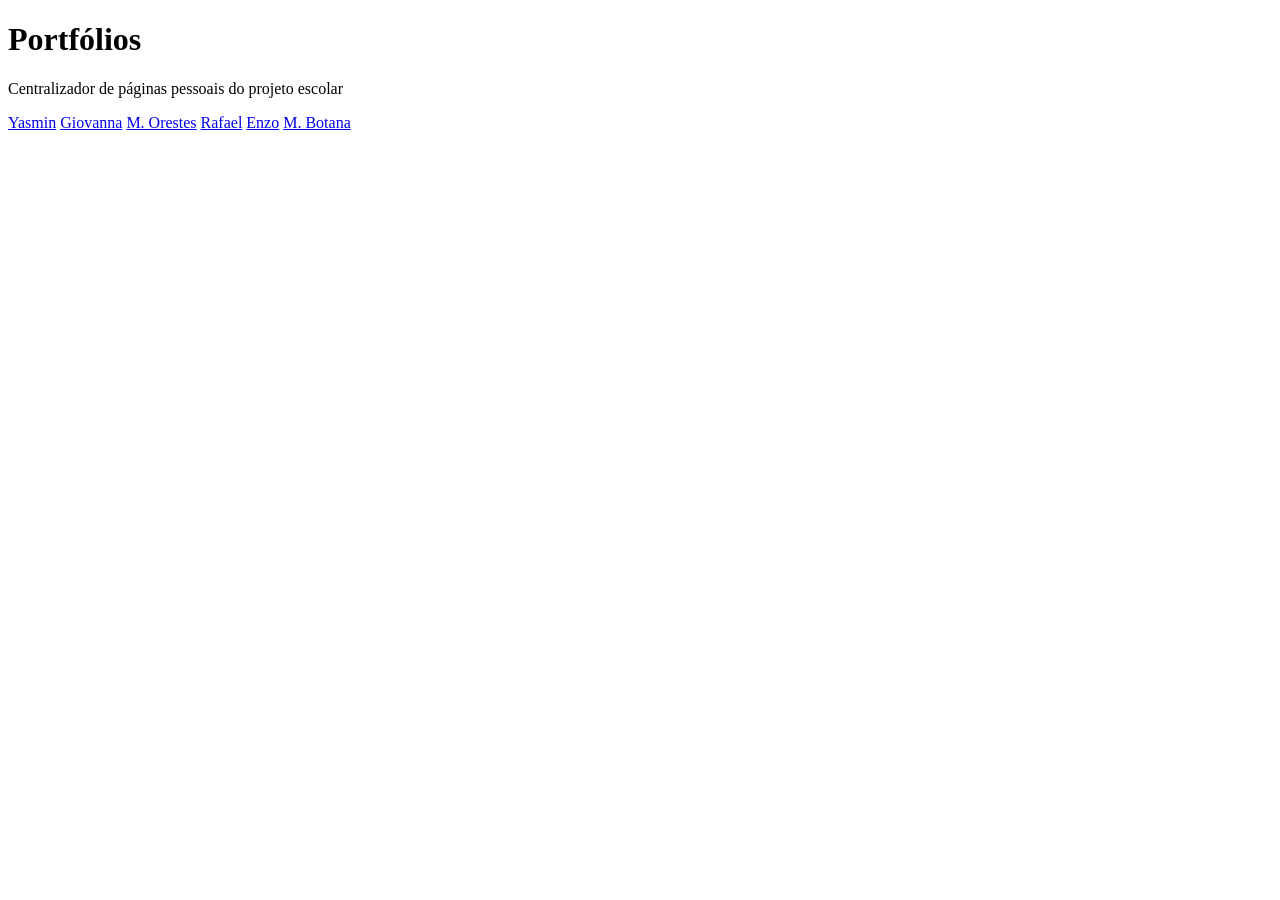
==== index.html @ c3c71856 "Create index.html for school project portfolio Initial HTML structure for the school project portfol" ====
<!DOCTYPE html>
<html lang="pt-BR">
<head>
    <meta charset="UTF-8">
    <meta name="viewport" content="width=device-width, initial-scale=1.0">
    <title>Projeto Escolar</title>

    <link rel="preconnect" href="https://fonts.googleapis.com">
    <link href="https://fonts.googleapis.com/css2?family=Inter:wght@300;400;500;600&display=swap" rel="stylesheet">

    <link rel="stylesheet" href="style.css">
</head>
<body>

    <main class="container">
        <header class="header">
            <h1>Portfólios</h1>
            <p class="subtitle">Centralizador de páginas pessoais do projeto escolar</p>
        </header>

        <section class="cards">
            <a href="#" class="card">Yasmin</a>
            <a href="#" class="card">Giovanna</a>
            <a href="#" class="card">M. Orestes</a>
            <a href="#" class="card">Rafael</a>
            <a href="#" class="card">Enzo</a>
            <a href="#" class="card">M. Botana</a>
        </section>
    </main>

</body>
</html>
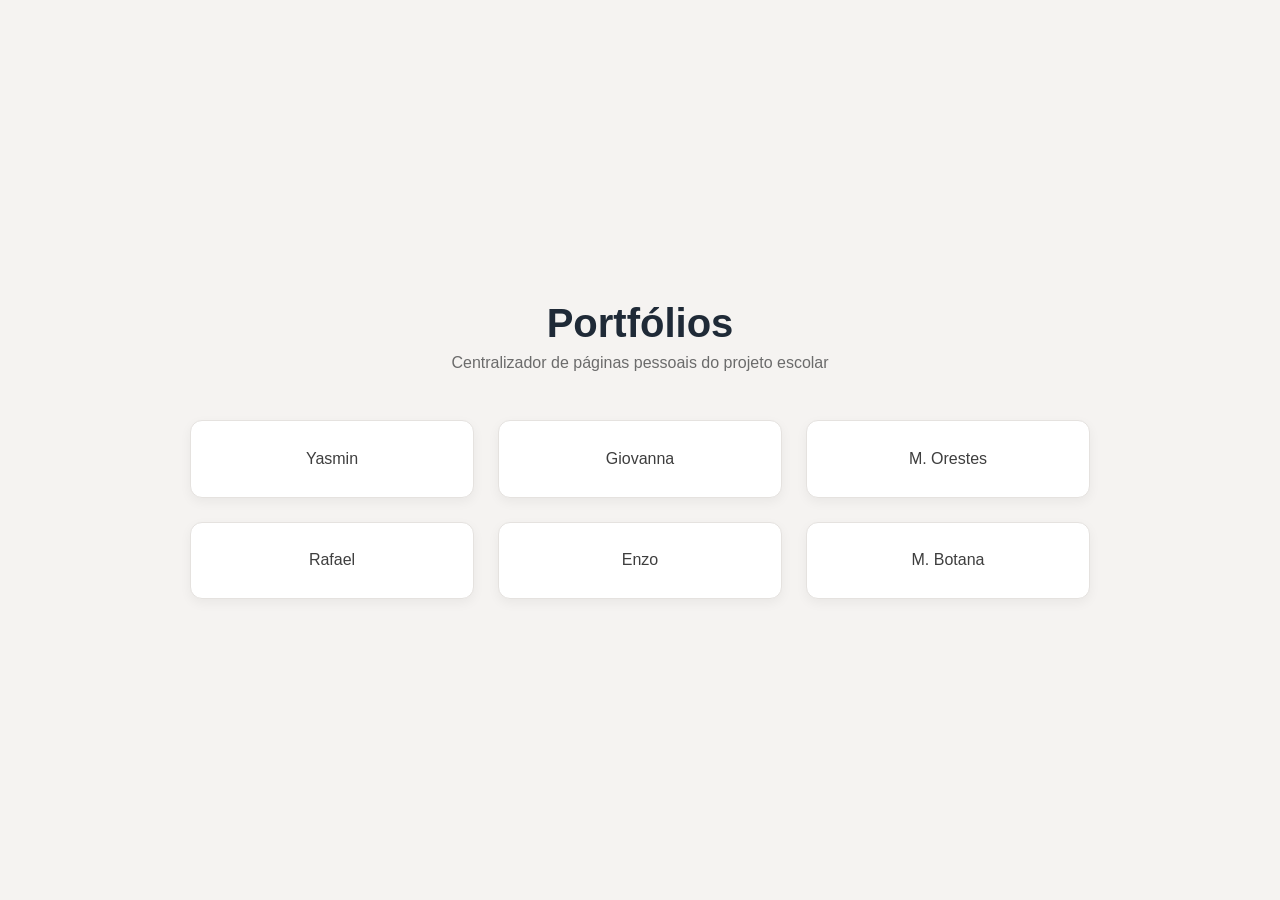
==== commit fd85827c: "feat: add Yasmin Holando's page" ====
--- a/index.html
+++ b/index.html
@@ -19,7 +19,7 @@
         </header>
 
         <section class="cards">
-            <a href="#" class="card">Yasmin</a>
+            <a href="./yasmin-holando/yasmin-holando.html" class="card">Yasmin</a>
             <a href="#" class="card">Giovanna</a>
             <a href="#" class="card">M. Orestes</a>
             <a href="#" class="card">Rafael</a>
--- a/style.css
+++ b/style.css
@@ -0,0 +1,76 @@
+* {
+    margin: 0;
+    padding: 0;
+    box-sizing: border-box;
+}
+
+
+body {
+    font-family: 'Inter', sans-serif;
+    background: #f5f3f1; 
+    color: #2e2e2e;
+    display: flex;
+    justify-content: center;
+    align-items: center;
+    min-height: 100vh;
+    padding: 2rem;
+}
+
+
+.container {
+    width: 100%;
+    max-width: 900px;
+    text-align: center;
+}
+
+
+.header h1 {
+    font-size: 2.5rem;
+    font-weight: 600;
+    color: #1f2a37; /* azul marinho suave */
+    margin-bottom: 0.5rem;
+}
+
+.subtitle {
+    font-size: 1rem;
+    font-weight: 300;
+    color: #6b6b6b;
+    margin-bottom: 3rem;
+}
+
+
+.cards {
+    display: grid;
+    grid-template-columns: repeat(auto-fit, minmax(220px, 1fr));
+    gap: 1.5rem;
+}
+
+.card {
+    background: #ffffff;
+    padding: 1.8rem;
+    text-decoration: none;
+    color: #3e3e3e;
+    font-weight: 500;
+    border-radius: 12px;
+    border: 1px solid #e5e2df;
+    box-shadow: 0 4px 12px rgba(0, 0, 0, 0.05);
+    transition: all 0.3s ease;
+}
+
+
+.card:hover {
+    transform: translateY(-4px);
+    background: #1f2a37; /* azul marinho */
+    color: #ffffff;
+    box-shadow: 0 8px 20px rgba(0, 0, 0, 0.12);
+}
+
+@media (max-width: 500px) {
+    .header h1 {
+        font-size: 2rem;
+    }
+
+    .subtitle {
+        font-size: 0.9rem;
+    }
+}
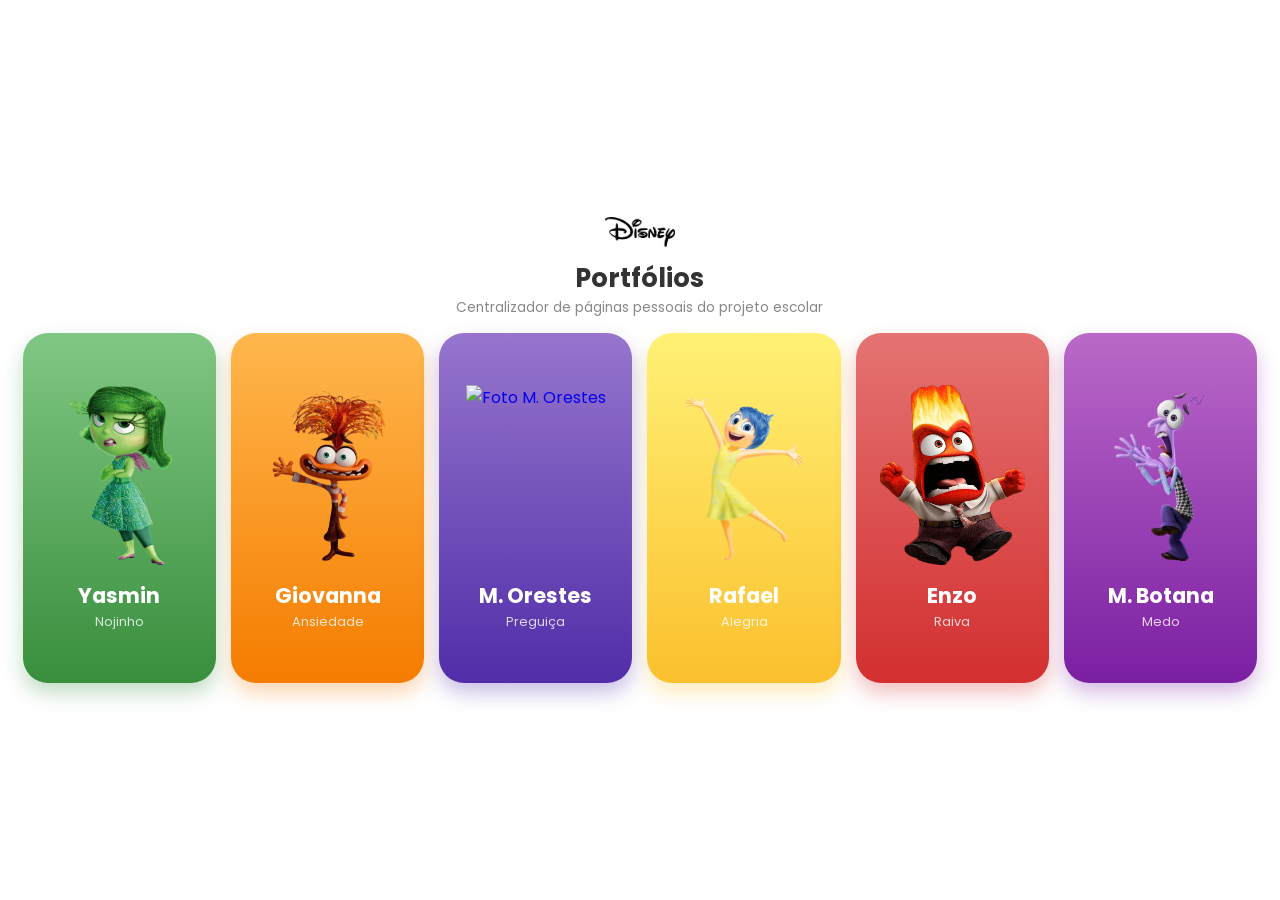
==== commit bd1f8a2c: "feat: atualizando cores e fotos dos personagens" ====
--- a/index.html
+++ b/index.html
@@ -1,32 +1,76 @@
 <!DOCTYPE html>
 <html lang="pt-BR">
+
 <head>
     <meta charset="UTF-8">
     <meta name="viewport" content="width=device-width, initial-scale=1.0">
-    <title>Projeto Escolar</title>
-
+    <title>Projeto Escolar - Divertidamente</title>
     <link rel="preconnect" href="https://fonts.googleapis.com">
-    <link href="https://fonts.googleapis.com/css2?family=Inter:wght@300;400;500;600&display=swap" rel="stylesheet">
-
+    <link href="https://fonts.googleapis.com/css2?family=Poppins:wght@400;600;700&display=swap" rel="stylesheet">
     <link rel="stylesheet" href="style.css">
 </head>
+
 <body>
 
     <main class="container">
         <header class="header">
+            <img src="img/disney.png" alt="Disney Logo"
+                class="logo">
             <h1>Portfólios</h1>
             <p class="subtitle">Centralizador de páginas pessoais do projeto escolar</p>
         </header>
 
-        <section class="cards">
-            <a href="./yasmin-holando/yasmin-holando.html" class="card">Yasmin</a>
-            <a href="#" class="card">Giovanna</a>
-            <a href="#" class="card">M. Orestes</a>
-            <a href="#" class="card">Rafael</a>
-            <a href="#" class="card">Enzo</a>
-            <a href="#" class="card">M. Botana</a>
+        <section class="cards-grid">
+            <a href="./yasmin-holando/yasmin-holando.html" class="card green">
+                <div class="card-content">
+                    <img src="img/nojinho.png" alt="Foto Yasmin" class="card-img">
+                    <h3>Yasmin</h3>
+                    <span>Nojinho</span>
+                </div>
+            </a>
+
+            <a href="#" class="card orange">
+                <div class="card-content">
+                    <img src="img/ansiedade.png" alt="Foto Giovanna" class="card-img">
+                    <h3>Giovanna</h3>
+                    <span>Ansiedade</span>
+                </div>
+            </a>
+
+            <a href="#" class="card lazy-purple">
+                <div class="card-content">
+                    <img src="img/preguica.png" alt="Foto M. Orestes" class="card-img">
+                    <h3>M. Orestes</h3>
+                    <span>Preguiça</span>
+                </div>
+            </a>
+
+            <a href="#" class="card yellow">
+                <div class="card-content">
+                    <img src="img/alegria.png" alt="Foto Rafael" class="card-img">
+                    <h3>Rafael</h3>
+                    <span>Alegria</span>
+                </div>
+            </a>
+
+            <a href="#" class="card red">
+                <div class="card-content">
+                    <img src="img/raiva.png" alt="Foto Enzo" class="card-img">
+                    <h3>Enzo</h3>
+                    <span>Raiva</span>
+                </div>
+            </a>
+
+            <a href="#" class="card purple">
+                <div class="card-content">
+                    <img src="img/medo.png" alt="Foto M. Botana" class="card-img">
+                    <h3>M. Botana</h3>
+                    <span>Medo</span>
+                </div>
+            </a>
         </section>
     </main>
 
 </body>
-</html>
+
+</html>
--- a/style.css
+++ b/style.css
@@ -4,73 +4,119 @@
     box-sizing: border-box;
 }
 
-
 body {
-    font-family: 'Inter', sans-serif;
-    background: #f5f3f1; 
-    color: #2e2e2e;
+    background-color: #ffffff;
+    font-family: 'Poppins', sans-serif;
     display: flex;
     justify-content: center;
     align-items: center;
     min-height: 100vh;
-    padding: 2rem;
+    overflow: hidden; 
 }
 
-
 .container {
-    width: 100%;
-    max-width: 900px;
-    text-align: center;
+    background-color: transparent;
+    width: 98%;
+    max-width: 1400px;
+    padding: 10px;
+    box-shadow: none;
 }
 
+.header {
+    text-align: center;
+    margin-bottom: 15px;
+}
+
+.logo {
+    width: 70px;
+    margin-bottom: 5px;
+}
 
 .header h1 {
-    font-size: 2.5rem;
-    font-weight: 600;
-    color: #1f2a37; /* azul marinho suave */
-    margin-bottom: 0.5rem;
+    font-size: 1.6rem;
+    color: #333;
 }
 
 .subtitle {
-    font-size: 1rem;
-    font-weight: 300;
-    color: #6b6b6b;
-    margin-bottom: 3rem;
+    color: #888;
+    font-size: 0.85rem;
 }
 
-
-.cards {
+.cards-grid {
     display: grid;
-    grid-template-columns: repeat(auto-fit, minmax(220px, 1fr));
-    gap: 1.5rem;
+    grid-template-columns: repeat(6, 1fr); 
+    gap: 15px;
 }
 
 .card {
-    background: #ffffff;
-    padding: 1.8rem;
     text-decoration: none;
-    color: #3e3e3e;
-    font-weight: 500;
-    border-radius: 12px;
-    border: 1px solid #e5e2df;
-    box-shadow: 0 4px 12px rgba(0, 0, 0, 0.05);
-    transition: all 0.3s ease;
+    height: 350px; 
+    border-radius: 25px;
+    display: flex;
+    flex-direction: column;
+    justify-content: center;
+    align-items: center;
+    padding: 20px;
+    transition: transform 0.3s ease, box-shadow 0.3s ease;
+    position: relative;
+    overflow: hidden;
 }
 
+.card-img {
+    width: 100%;
+    max-width: 180px;
+    height: 180px;
+    border-radius: 0;
+    border: none;
+    object-fit: cover;
+    margin-bottom: 15px;
+}
 
 .card:hover {
-    transform: translateY(-4px);
-    background: #1f2a37; /* azul marinho */
-    color: #ffffff;
-    box-shadow: 0 8px 20px rgba(0, 0, 0, 0.12);
+    transform: translateY(-5px);
 }
 
-@media (max-width: 500px) {
-    .header h1 {
-        font-size: 2rem;
-    }
+.card-content {
+    text-align: center;
+    display: flex;
+    flex-direction: column;
+    align-items: center;
+}
 
-    .subtitle {
-        font-size: 0.9rem;
-    }
+.card-content h3 {
+    color: white;
+    font-size: 1.3rem;
+    margin-bottom: 2px;
 }
+
+.card-content span {
+    color: rgba(255, 255, 255, 0.8);
+    font-size: 0.8rem;
+}
+
+/* Yasmin - Nojinho */
+.green { background: linear-gradient(180deg, #81c784, #388e3c); box-shadow: 0 10px 20px rgba(56, 142, 60, 0.3); }
+
+/* Giovanna - Ansiedade */
+.orange { background: linear-gradient(180deg, #ffb74d, #f57c00); box-shadow: 0 10px 20px rgba(245, 124, 0, 0.3); }
+
+/* Orestes - Preguiça */
+.lazy-purple { background: linear-gradient(180deg, #9575cd, #512da8); box-shadow: 0 10px 20px rgba(81, 45, 168, 0.3); }
+
+/* Rafael - Alegria */
+.yellow { background: linear-gradient(180deg, #fff176, #fbc02d); box-shadow: 0 10px 20px rgba(251, 192, 45, 0.3); }
+
+/* Enzo - Raiva */
+.red { background: linear-gradient(180deg, #e57373, #d32f2f); box-shadow: 0 10px 20px rgba(211, 47, 47, 0.3); }
+
+/* Botana - Medo */
+.purple { background: linear-gradient(180deg, #ba68c8, #7b1fa2); box-shadow: 0 10px 20px rgba(123, 31, 162, 0.3); }
+@media (max-width: 1000px) {
+    .cards-grid { grid-template-columns: repeat(3, 1fr); }
+    .card { height: 300px; }
+    body { overflow: auto; }
+}
+
+@media (max-width: 600px) {
+    .cards-grid { grid-template-columns: repeat(2, 1fr); }
+}
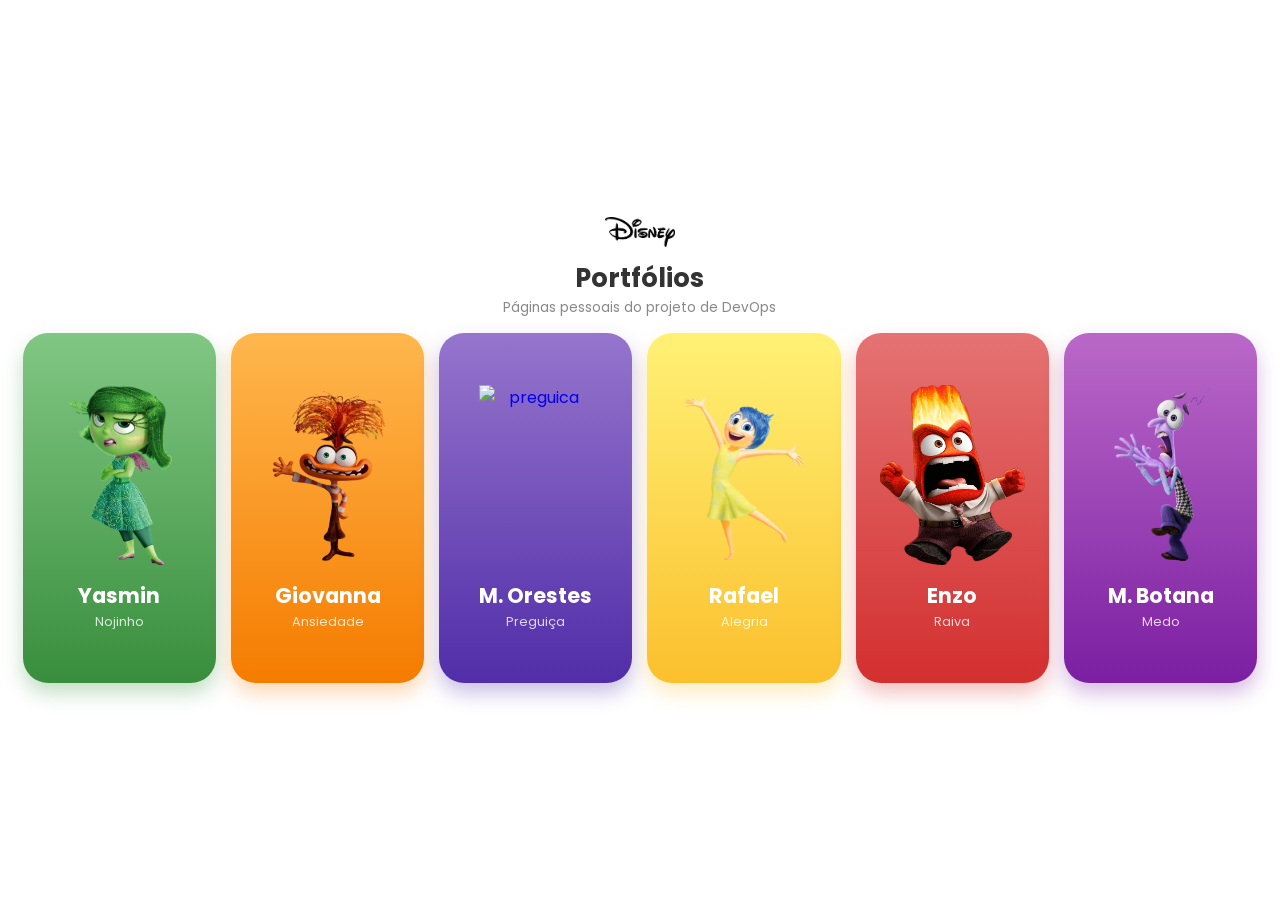
==== commit 2c6721ca: "feat: adicionando html e css" ====
--- a/index.html
+++ b/index.html
@@ -17,13 +17,13 @@
             <img src="img/disney.png" alt="Disney Logo"
                 class="logo">
             <h1>Portfólios</h1>
-            <p class="subtitle">Centralizador de páginas pessoais do projeto escolar</p>
+            <p class="subtitle">Páginas pessoais do projeto de DevOps</p>
         </header>
 
         <section class="cards-grid">
             <a href="./yasmin-holando/yasmin-holando.html" class="card green">
                 <div class="card-content">
-                    <img src="img/nojinho.png" alt="Foto Yasmin" class="card-img">
+                    <img src="img/nojinho.png" alt="nojinho" class="card-img">
                     <h3>Yasmin</h3>
                     <span>Nojinho</span>
                 </div>
@@ -31,39 +31,39 @@
 
             <a href="#" class="card orange">
                 <div class="card-content">
-                    <img src="img/ansiedade.png" alt="Foto Giovanna" class="card-img">
+                    <img src="img/ansiedade.png" alt="ansiedade" class="card-img">
                     <h3>Giovanna</h3>
                     <span>Ansiedade</span>
                 </div>
             </a>
 
-            <a href="#" class="card lazy-purple">
+            <a href="./matheus-orestes/matheusorestes.html" class="card lazy-purple">
                 <div class="card-content">
-                    <img src="img/preguica.png" alt="Foto M. Orestes" class="card-img">
+                    <img src="img/preguica.png" alt="preguica" class="card-img">
                     <h3>M. Orestes</h3>
                     <span>Preguiça</span>
                 </div>
             </a>
 
-            <a href="#" class="card yellow">
+            <a href="./rafael-lopes/rafael-lopes.html" class="card yellow">
                 <div class="card-content">
-                    <img src="img/alegria.png" alt="Foto Rafael" class="card-img">
+                    <img src="img/alegria.png" alt="alegria" class="card-img">
                     <h3>Rafael</h3>
                     <span>Alegria</span>
                 </div>
             </a>
 
-            <a href="#" class="card red">
+            <a href="./enzo-mota/enzo-mota.html" class="card red">
                 <div class="card-content">
-                    <img src="img/raiva.png" alt="Foto Enzo" class="card-img">
+                    <img src="img/raiva.png" alt="raiva" class="card-img">
                     <h3>Enzo</h3>
                     <span>Raiva</span>
                 </div>
             </a>
 
-            <a href="#" class="card purple">
+            <a href="./matheus-botana/matheus-botana.html" class="card purple">
                 <div class="card-content">
-                    <img src="img/medo.png" alt="Foto M. Botana" class="card-img">
+                    <img src="img/medo.png" alt="medo" class="card-img">
                     <h3>M. Botana</h3>
                     <span>Medo</span>
                 </div>
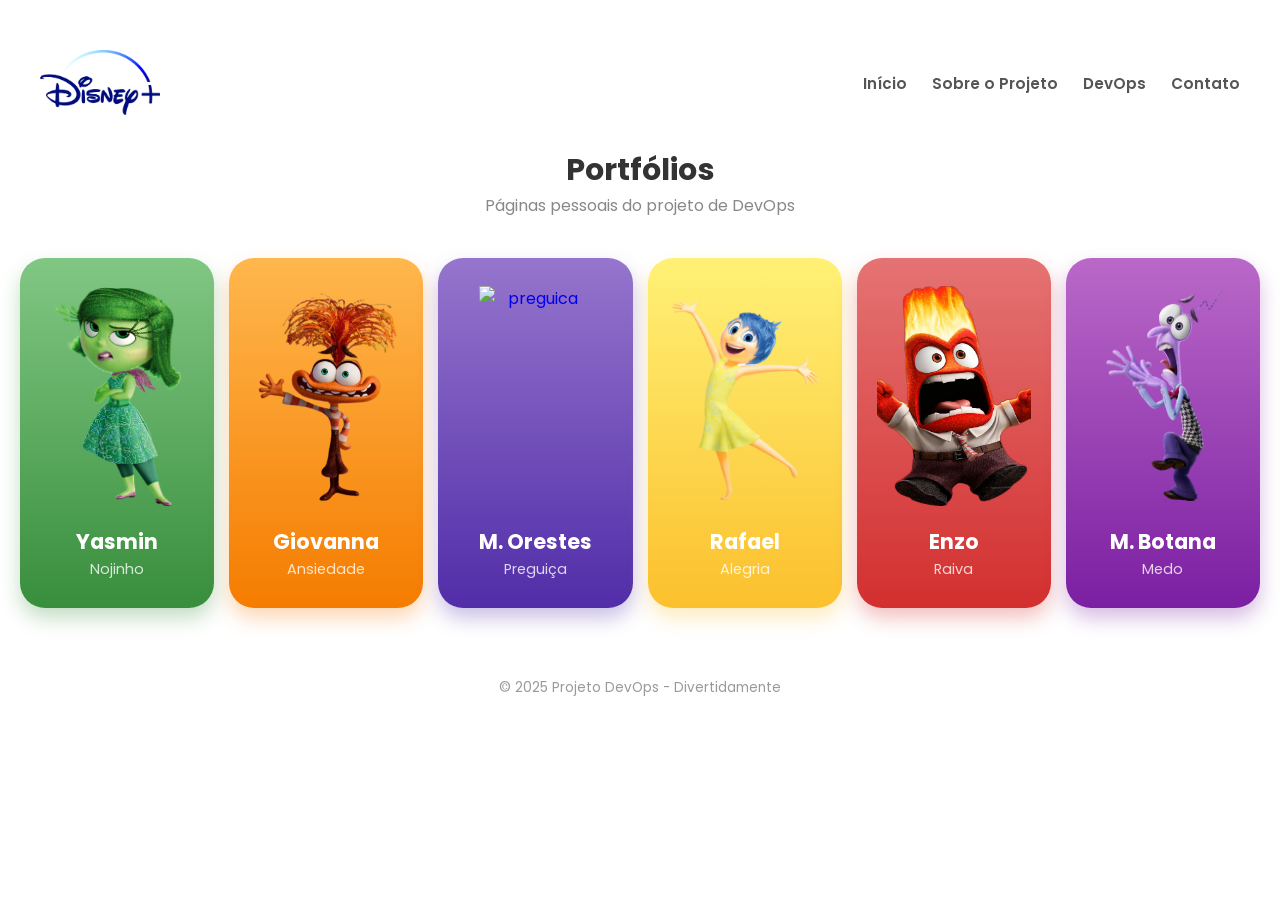
==== commit 1df211cc: "feat: add header" ====
--- a/index.html
+++ b/index.html
@@ -14,8 +14,17 @@
 
     <main class="container">
         <header class="header">
-            <img src="img/disney.png" alt="Disney Logo"
-                class="logo">
+            <div class="header-top">
+                <img src="img/disney_logo.png" alt="Disney Logo" class="logo">
+                <nav class="menu">
+                    <ul>
+                        <li><a href="#">Início</a></li>
+                        <li><a href="#">Sobre o Projeto</a></li>
+                        <li><a href="#">DevOps</a></li>
+                        <li><a href="#">Contato</a></li>
+                    </ul>
+                </nav>
+            </div>
             <h1>Portfólios</h1>
             <p class="subtitle">Páginas pessoais do projeto de DevOps</p>
         </header>
@@ -69,6 +78,11 @@
                 </div>
             </a>
         </section>
+
+        <footer class="footer">
+            <p>&copy; 2025 Projeto DevOps - Divertidamente</p>
+        </footer>
+
     </main>
 
 </body>
--- a/style.css
+++ b/style.css
@@ -4,42 +4,100 @@
     box-sizing: border-box;
 }
 
+.header-top {
+    display: flex;
+    justify-content: space-between;
+    align-items: center;
+    padding: 10px 20px;
+    margin-bottom: 20px;
+}
+
+.menu ul {
+    list-style: none;
+    display: flex;
+    gap: 25px;
+}
+
+.menu ul li a {
+    text-decoration: none;
+    color: #555;
+    font-weight: 600;
+    font-size: 0.95rem;
+    transition: color 0.3s ease;
+    position: relative;
+}
+
+.menu ul li a:hover {
+    color: #7b1fa2;
+}
+
+.menu ul li a::after {
+    content: '';
+    position: absolute;
+    width: 0;
+    height: 2px;
+    bottom: -5px;
+    left: 0;
+    background-color: #7b1fa2;
+    transition: width 0.3s ease;
+}
+
+.menu ul li a:hover::after {
+    width: 100%;
+}
+
+@media (max-width: 600px) {
+    .header-top {
+        flex-direction: column;
+        gap: 15px;
+    }
+    
+    .menu ul {
+        gap: 15px;
+        font-size: 0.85rem;
+    }
+}
+
 body {
     background-color: #ffffff;
     font-family: 'Poppins', sans-serif;
     display: flex;
-    justify-content: center;
+    flex-direction: column;
     align-items: center;
     min-height: 100vh;
     overflow: hidden; 
+    margin: 0;
+    overflow-y: auto;
 }
 
 .container {
-    background-color: transparent;
-    width: 98%;
+    width: 100%;
     max-width: 1400px;
-    padding: 10px;
-    box-shadow: none;
+    padding: 20px;
+    display: flex;
+    flex-direction: column;
 }
 
 .header {
+    width: 100%;
     text-align: center;
-    margin-bottom: 15px;
+    margin-bottom: 40px;
+    padding-top: 20px;
 }
 
 .logo {
-    width: 70px;
-    margin-bottom: 5px;
+    width: 120px;
+    margin-bottom: 2px;
 }
 
 .header h1 {
-    font-size: 1.6rem;
+    font-size: 1.9rem;
     color: #333;
 }
 
 .subtitle {
     color: #888;
-    font-size: 0.85rem;
+    font-size: 1rem;
 }
 
 .cards-grid {
@@ -60,16 +118,17 @@
     transition: transform 0.3s ease, box-shadow 0.3s ease;
     position: relative;
     overflow: hidden;
+    margin-top: 0;
 }
 
 .card-img {
     width: 100%;
-    max-width: 180px;
-    height: 180px;
+    max-width: 200px;
+    height: 220px;
     border-radius: 0;
     border: none;
     object-fit: cover;
-    margin-bottom: 15px;
+    margin-bottom: 20px;
 }
 
 .card:hover {
@@ -91,7 +150,7 @@
 
 .card-content span {
     color: rgba(255, 255, 255, 0.8);
-    font-size: 0.8rem;
+    font-size: 0.9rem;
 }
 
 /* Yasmin - Nojinho */
@@ -119,4 +178,13 @@
 
 @media (max-width: 600px) {
     .cards-grid { grid-template-columns: repeat(2, 1fr); }
+}
+
+.footer {
+    margin-top: 40px;
+    width: 100%;
+    text-align: center;
+    padding: 30px 0;
+    color: #999;
+    font-size: 0.85rem;
 }
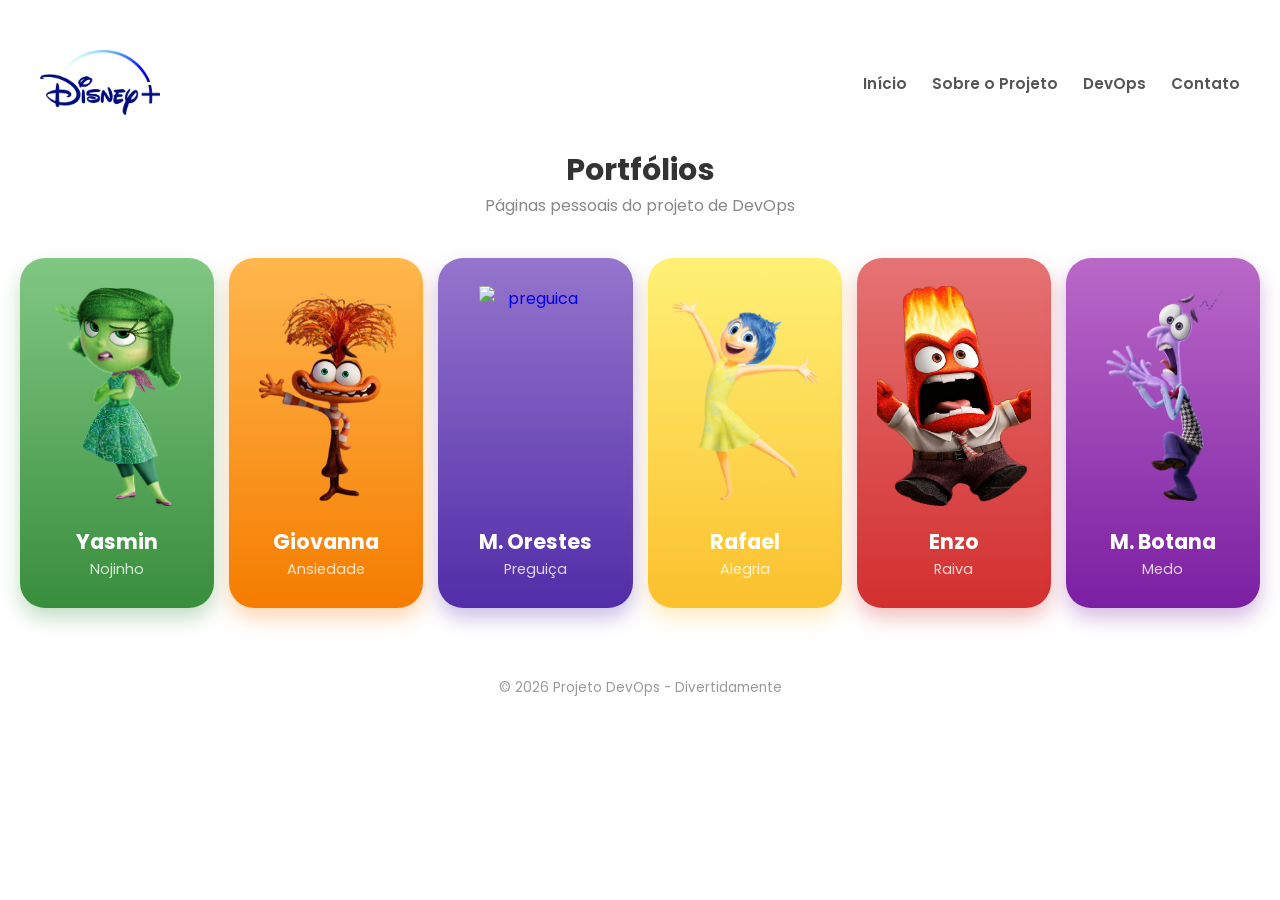
==== commit a2bb82c2: "refactor: footer" ====
--- a/index.html
+++ b/index.html
@@ -38,7 +38,7 @@
                 </div>
             </a>
 
-            <a href="#" class="card orange">
+            <a href="./giovanna-quirino/giovanna-quirino.html" class="card orange">
                 <div class="card-content">
                     <img src="img/ansiedade.png" alt="ansiedade" class="card-img">
                     <h3>Giovanna</h3>
@@ -46,7 +46,7 @@
                 </div>
             </a>
 
-            <a href="./matheus-orestes/matheusorestes.html" class="card lazy-purple">
+            <a href="./matheus-orestes/matheus-orestes.html" class="card lazy-purple">
                 <div class="card-content">
                     <img src="img/preguica.png" alt="preguica" class="card-img">
                     <h3>M. Orestes</h3>
@@ -80,7 +80,7 @@
         </section>
 
         <footer class="footer">
-            <p>&copy; 2025 Projeto DevOps - Divertidamente</p>
+            <p>&copy; 2026 Projeto DevOps - Divertidamente</p>
         </footer>
 
     </main>
--- a/style.css
+++ b/style.css
@@ -170,6 +170,7 @@
 
 /* Botana - Medo */
 .purple { background: linear-gradient(180deg, #ba68c8, #7b1fa2); box-shadow: 0 10px 20px rgba(123, 31, 162, 0.3); }
+
 @media (max-width: 1000px) {
     .cards-grid { grid-template-columns: repeat(3, 1fr); }
     .card { height: 300px; }
